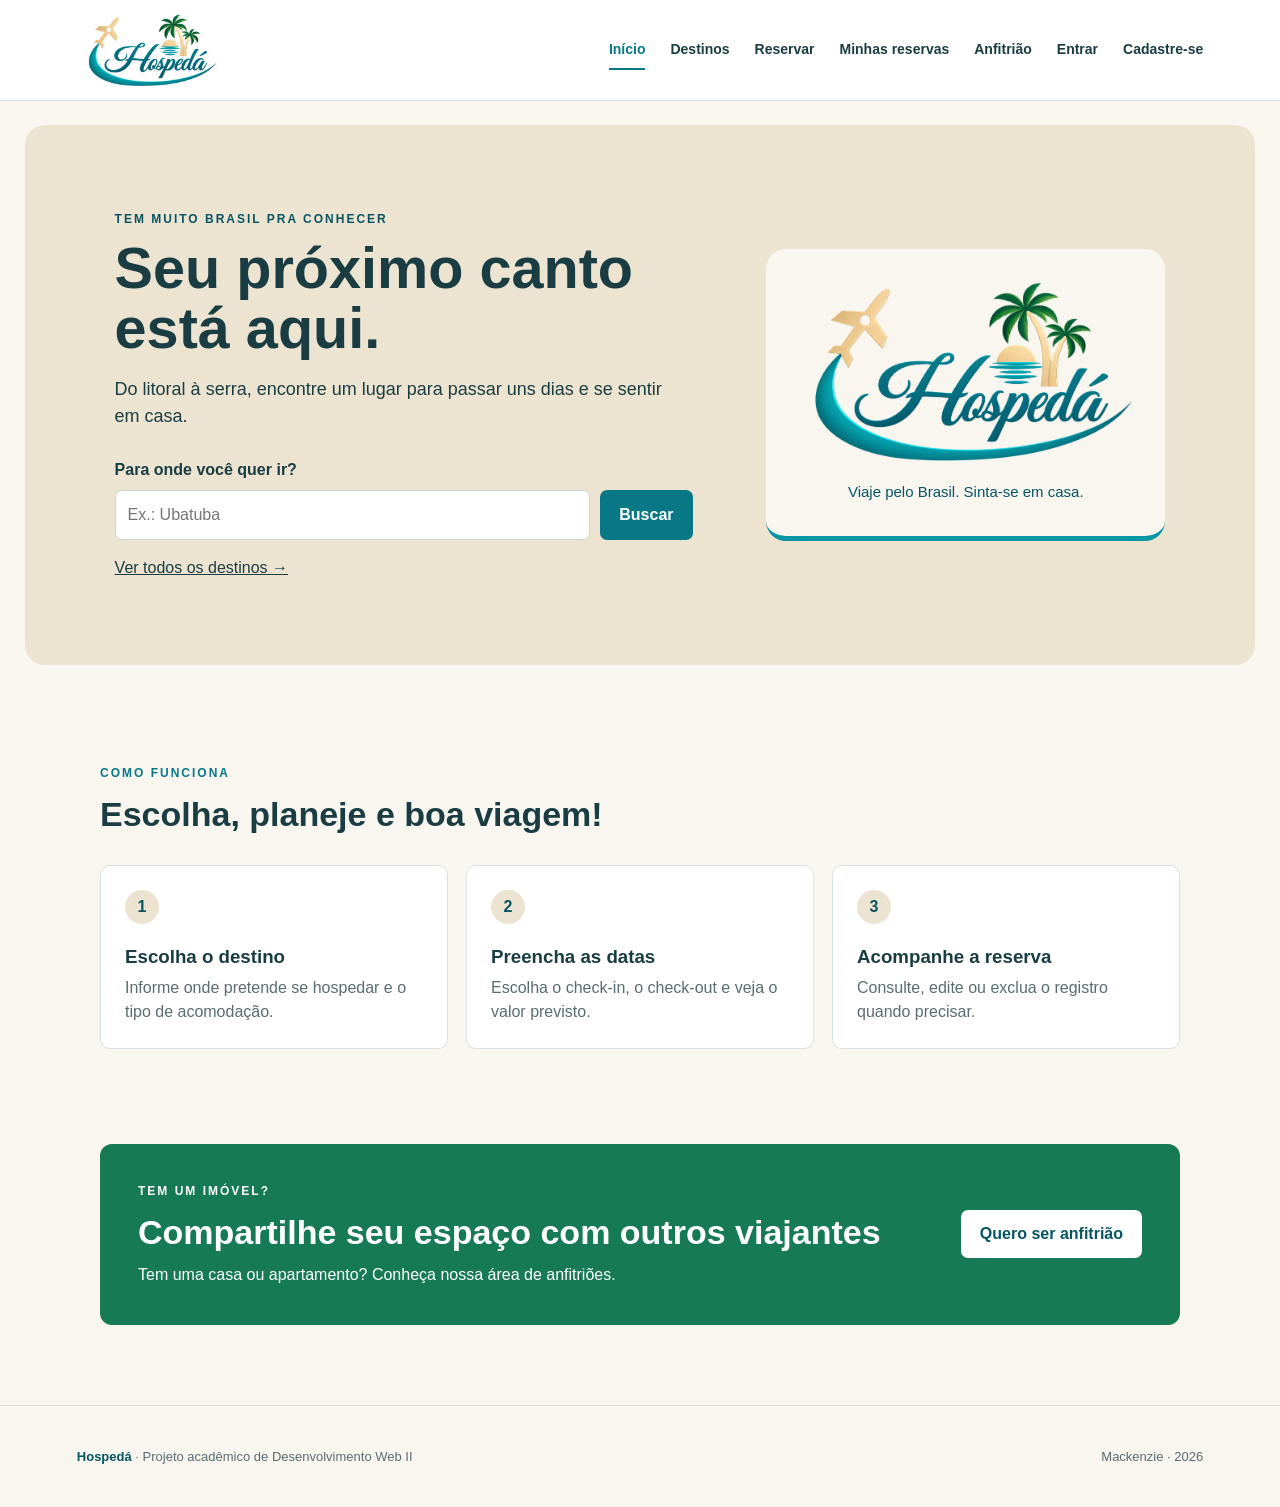
==== index.html @ 46b2f811 "hospedá" ====
<!doctype html>
<html lang="pt-BR">
  <head>
    <meta charset="UTF-8" />
    <meta name="viewport" content="width=device-width, initial-scale=1.0" />
    <title>Hospedá - Início</title>
    <link rel="stylesheet" href="css/style.css" />
  </head>
  <body>
    <header>
      <a class="logo" href="index.html"><img src="img/logo-hospeda.png" alt="Hospedá - início"></a>
      <nav>
        <a href="index.html" class="selecionado" aria-current="page">Início</a>
        <a href="destinos.html">Destinos</a>
        <a href="reserva.html">Reservar</a>
        <a href="reservas.html">Minhas reservas</a>
        <a href="anfitriao.html">Anfitrião</a>
      </nav>
    </header>
    <main>
      <section class="banner">
        <div class="texto-banner">
          <p class="destaque">TEM MUITO BRASIL PRA CONHECER</p>
          <h1>Seu próximo canto está aqui.</h1>
          <p>Do litoral à serra, encontre um lugar para passar uns dias e se sentir em casa.</p>
          <form action="destinos.html" method="get" class="busca-destino">
            <label for="destino-busca">Para onde você quer ir?</label>
            <div>
              <input
                id="destino-busca"
                name="destino"
                type="search"
                placeholder="Ex.: Ubatuba"
                maxlength="70"
              /><button class="botao botao-claro" type="submit">Buscar</button>
            </div>
          </form>
          <a class="ver-destinos" href="destinos.html"
            >Ver todos os destinos →</a
          >
        </div>
        <div class="marca-banner">
          <img src="img/logo-hospeda.png" alt="Hospedá">
          <p>Viaje pelo Brasil. Sinta-se em casa.</p>
        </div>
      </section>
      <section class="conteudo home-info">
        <p class="destaque verde">COMO FUNCIONA</p>
        <h2>Escolha, planeje e boa viagem!</h2>
        <div class="passos">
          <article>
            <b>1</b>
            <h3>Escolha o destino</h3>
            <p>Informe onde pretende se hospedar e o tipo de acomodação.</p>
          </article>
          <article>
            <b>2</b>
            <h3>Preencha as datas</h3>
            <p>Escolha o check-in, o check-out e veja o valor previsto.</p>
          </article>
          <article>
            <b>3</b>
            <h3>Acompanhe a reserva</h3>
            <p>Consulte, edite ou exclua o registro quando precisar.</p>
          </article>
        </div>
      </section>
      <section class="chamada-anfitriao">
        <div>
          <p class="destaque">TEM UM IMÓVEL?</p>
          <h2>Compartilhe seu espaço com outros viajantes</h2>
          <p>Tem uma casa ou apartamento? Conheça nossa área de anfitriões.</p>
        </div>
        <a class="botao botao-claro" href="anfitriao.html"
          >Quero ser anfitrião</a
        >
      </section>
    </main>
    <footer>
      <p>
        <strong>Hospedá</strong> · Projeto acadêmico de Desenvolvimento Web II
      </p>
      <p>Mackenzie · 2026</p>
    </footer>
    <script type="module" src="js/conta.js"></script>
  </body>
</html>
---- css/style.css ----
.busca-destino label { display: block; margin-bottom: 8px; font-weight: bold; }
.busca-destino > div { display: flex; gap: 10px; }
.busca-destino input { flex: 1; min-width: 0; width: 100%; padding: 12px; border: 1px solid #cdd5d1; border-radius: 7px; }
.busca-destino input:focus { outline: 3px solid #edbd6b; }
.ver-destinos { display: inline-block; margin-top: 16px; text-decoration: underline; }
.busca-na-lista { max-width: 650px; margin: 28px 0; }
@media (max-width: 400px) { .busca-destino > div { flex-direction: column; } }

.pagina-conta { max-width: 540px; min-height: 65vh; padding: 60px 0; }
.pagina-conta .form-simples { margin-top: 24px; }
.pagina-conta .botao { width: 100%; }
.aviso-conta { padding: 12px; background: var(--bege); border-radius: 6px; font-size: 14px; }
.link-conta { color: var(--turquesa); text-decoration: underline; font-weight: bold; }
#mensagem-conta { color: var(--vermelho); }
.nome-conta { padding: 8px 0; max-width: 160px; overflow: hidden; text-overflow: ellipsis; white-space: nowrap; }
.sair-conta { padding: 6px 12px; border: 1px solid var(--borda); border-radius: 6px; background: var(--bege); color: var(--turquesa); }
header { flex-wrap: wrap; }

/* Cores principais do projeto */
:root {
  --turquesa: #087887;
  --azul: #0796A6;
  --verde-tropical: #167A55;
  --turquesa-escuro: #075563;
  --bege: #EDE3D1;
  --areia: #D9C9A3;
  --texto: #193D42;
  --cinza: #596D70;
  --borda: #d7e1df;
  --branco: #fff;
  --vermelho: #b84343;
}

* { box-sizing: border-box; }
html { scroll-behavior: smooth; }
body { margin: 0; background: #F8F6EF; color: var(--texto); font-family: Arial, Helvetica, sans-serif; line-height: 1.5; }
a { color: inherit; text-decoration: none; }
button, input, select, textarea { font: inherit; }
button { cursor: pointer; }

header { min-height: 72px; padding: 12px 6%; display: flex; align-items: center; justify-content: space-between; gap: 30px; background: white; border-bottom: 1px solid var(--borda); }
.logo { display: block; flex-shrink: 0; }
.logo img { display: block; width: 145px; height: 76px; object-fit: contain; }
nav { display: flex; gap: 25px; font-size: 14px; font-weight: bold; }
nav a { padding: 8px 0; border-bottom: 2px solid transparent; }
nav a:hover, nav .selecionado { color: var(--turquesa); border-color: var(--turquesa); }

.banner { width: calc(100% - 50px); min-height: 540px; margin: 24px auto; padding: 65px 7%; display: flex; align-items: center; justify-content: space-between; overflow: hidden; position: relative; border-radius: 20px; background: var(--bege); color: var(--texto); }
.texto-banner { width: 55%; position: relative; z-index: 2; }
.texto-banner h1, .banner-anfitriao h1 { margin: 10px 0 18px; font-family: Arial, Helvetica, sans-serif; font-size: clamp(38px, 4.5vw, 62px); line-height: 1.05; }
.texto-banner > p:not(.destaque) { max-width: 570px; margin-bottom: 28px; font-size: 18px; }
.destaque { margin: 0; font-size: 12px; font-weight: bold; letter-spacing: 2px; }
.verde { color: var(--turquesa); }
.botao { display: inline-block; padding: 12px 19px; border: 0; border-radius: 7px; font-weight: bold; }
.botao:hover { opacity: .88; }
.botao-claro { background: white; color: var(--turquesa-escuro); }
.botao-verde { background: var(--turquesa); color: white; }
.botao-cinza { background: #e9edeb; color: var(--texto); }
.botao-perigo { background: var(--vermelho); color: white; }

.marca-banner { width: 38%; padding: 32px 20px; border-radius: 20px; background: #F8F6EF; text-align: center; border-bottom: 5px solid var(--azul); }
.marca-banner img { width: 100%; height: auto; display: block; }
.marca-banner p { margin: 20px 0 0; color: var(--turquesa-escuro); font-size: 15px; }
.banner .destaque { color: var(--turquesa-escuro); }
.banner .botao-claro { background: var(--turquesa); color: white; }

.conteudo { width: min(1080px, calc(100% - 36px)); margin: auto; }
.home-info { padding: 75px 0; }
.home-info h2, .chamada-anfitriao h2, .conteudo-anfitriao h2 { margin: 7px 0 25px; font-family: Arial, Helvetica, sans-serif; font-size: 34px; }
.passos { display: grid; grid-template-columns: repeat(3, 1fr); gap: 18px; }
.passos article { padding: 24px; border: 1px solid var(--borda); border-radius: 10px; background: white; }
.passos b { width: 34px; height: 34px; display: grid; place-items: center; border-radius: 50%; background: var(--bege); color: var(--turquesa-escuro); }
.passos h3 { margin-bottom: 5px; }
.passos p { margin: 0; color: var(--cinza); }
.chamada-anfitriao { width: min(1080px, calc(100% - 36px)); margin: 20px auto 80px; padding: 38px; display: flex; align-items: center; justify-content: space-between; gap: 30px; border-radius: 12px; background: var(--verde-tropical); color: white; }
.chamada-anfitriao h2 { margin-bottom: 5px; }
.chamada-anfitriao p { margin: 0; }

.pagina-interna { min-height: 700px; padding: 65px 0; }
.cabecalho-pagina h1 { margin: 5px 0; font: bold 45px Arial, sans-serif; }
.cabecalho-pagina > p:last-child { margin-top: 5px; color: var(--cinza); }
#form-reserva, .form-simples { margin-top: 30px; padding: 30px; border: 1px solid var(--borda); border-radius: 10px; background: white; box-shadow: 0 8px 25px rgba(40,70,60,.08); }
#form-reserva h2 { margin-top: 0; padding-bottom: 10px; border-bottom: 1px solid var(--borda); font-size: 20px; }
.linha-form { display: flex; gap: 18px; }
.campo { flex: 1; margin-bottom: 18px; }
.campo.grande { flex: 2; }
.campo label { display: block; margin-bottom: 5px; font-size: 14px; font-weight: bold; }
.campo input, .campo select, .campo textarea { width: 100%; padding: 11px; border: 1px solid #cdd5d1; border-radius: 6px; background: #fff; }
.campo input:focus, .campo select:focus, .campo textarea:focus { outline: 2px solid #bad0c8; border-color: var(--turquesa); }
.campo small { color: var(--cinza); }
.campo .erro { min-height: 19px; display: block; color: var(--vermelho); font-size: 12px; }
.campo .invalido { border-color: var(--vermelho); }
.total-form { margin-top: 5px; padding: 16px; display: flex; justify-content: space-between; border-radius: 7px; background: var(--bege); }
.botoes-form { margin-top: 22px; display: flex; justify-content: flex-end; gap: 10px; }
.mensagem { display: none; margin-bottom: 18px; padding: 12px; border-radius: 5px; }
.mensagem.sucesso { display: block; background: #dff1e6; color: #23613e; }
.mensagem.falha { display: block; background: #f7dfdf; color: #963b3b; }

.topo-reservas { display: flex; align-items: end; justify-content: space-between; gap: 20px; }
.indicadores { margin: 30px 0; display: grid; grid-template-columns: repeat(3, 1fr); gap: 15px; }
.indicadores article { padding: 20px; display: flex; flex-direction: column; border: 1px solid var(--borda); border-radius: 8px; background: white; }
.indicadores span { color: var(--cinza); font-size: 13px; }
.indicadores strong { margin-top: 4px; color: var(--turquesa); font: bold 28px Arial, sans-serif; }
.ferramentas { margin-bottom: 20px; padding: 15px; display: flex; align-items: end; justify-content: space-between; gap: 20px; background: var(--bege); border-radius: 8px; }
.campo-busca label { display: block; margin-bottom: 4px; font-size: 13px; font-weight: bold; }
.campo-busca input { width: 310px; padding: 9px; border: 1px solid var(--borda); border-radius: 5px; }
.filtros { display: flex; gap: 6px; }
.filtro { padding: 8px 12px; border: 1px solid var(--borda); border-radius: 20px; background: white; }
.filtro.ativo, .filtro:hover { background: var(--turquesa); color: white; }
.lista-reservas { display: grid; grid-template-columns: repeat(2, 1fr); gap: 16px; }
.cartao-reserva { padding: 20px; border: 1px solid var(--borda); border-left: 5px solid var(--turquesa); border-radius: 8px; background: white; }
.cartao-reserva h2 { margin: 0; font-family: Arial, Helvetica, sans-serif; }
.cartao-reserva .subtitulo { margin: 2px 0 18px; color: var(--cinza); }
.dados-cartao { padding: 14px 0; display: grid; grid-template-columns: repeat(2, 1fr); gap: 10px; border-top: 1px solid var(--borda); border-bottom: 1px solid var(--borda); }
.dados-cartao span { display: block; color: var(--cinza); font-size: 12px; }
.rodape-cartao { margin-top: 16px; display: flex; align-items: center; justify-content: space-between; gap: 10px; }
.rodape-cartao strong { color: var(--turquesa); font-size: 18px; }
.rodape-cartao button { padding: 7px 9px; border: 1px solid var(--borda); border-radius: 5px; background: #f7f7f7; }
.rodape-cartao button:hover { background: var(--bege); }
.status { float: right; padding: 4px 8px; border-radius: 15px; background: #e1eee9; color: var(--turquesa); font-size: 11px; font-weight: bold; }
.status.finalizada { background: #eeeae3; color: var(--cinza); }
.sem-reservas { padding: 50px; text-align: center; border: 1px dashed var(--borda); border-radius: 8px; }
.sem-reservas span { font-size: 35px; color: var(--areia); }
.sem-reservas h2 { margin-bottom: 3px; }
.sem-reservas p { margin-top: 0; color: var(--cinza); }
.arquivo-local { margin-top: 35px; padding-top: 22px; display: flex; justify-content: space-between; align-items: center; gap: 20px; border-top: 1px solid var(--borda); }
.arquivo-local h2, .arquivo-local p { margin: 3px 0; }

.banner-anfitriao { min-height: 390px; padding: 70px max(8%, calc((100% - 1080px)/2)); display: flex; align-items: center; background: linear-gradient(100deg, var(--turquesa-escuro), var(--turquesa)); color: white; }
.banner-anfitriao div { max-width: 700px; }
.conteudo-anfitriao { padding: 65px 0; display: grid; grid-template-columns: 1fr 1fr; gap: 65px; }
.conteudo-anfitriao li { margin: 12px 0; }
.form-simples { margin-top: 0; }
.form-simples h2 { margin-bottom: 3px; }
.form-simples > p { color: var(--cinza); }
.mensagem-anfitriao { color: var(--turquesa); font-weight: bold; }

footer { margin-top: 60px; padding: 28px 6%; display: flex; justify-content: space-between; gap: 20px; border-top: 1px solid var(--borda); color: var(--cinza); font-size: 13px; }

@media (max-width: 760px) {
  header { align-items: flex-start; flex-direction: column; gap: 8px; }
  nav { width: 100%; gap: 16px; overflow-x: auto; white-space: nowrap; }
  .banner { min-height: 0; padding: 35px 24px; flex-direction: column; gap: 30px; }
  .texto-banner { width: 100%; }
  .texto-banner h1 { font-size: 42px; }
  .marca-banner { width: 100%; max-width: 360px; align-self: center; }
  .logo img { width: 125px; height: 65px; }
  .total-form { flex-wrap: wrap; gap: 8px; }
  .passos, .indicadores, .lista-reservas, .conteudo-anfitriao { grid-template-columns: 1fr; }
  .linha-form { display: block; }
  .chamada-anfitriao, .topo-reservas, .ferramentas, .arquivo-local { align-items: flex-start; flex-direction: column; }
  .campo-busca, .campo-busca input { width: 100%; }
  .cabecalho-pagina h1 { font-size: 37px; }
  footer { flex-direction: column; }
}

/* Destaques da Hospedá */
a:focus-visible, button:focus-visible { outline: 3px solid var(--azul); outline-offset: 4px; }
footer strong { color: var(--turquesa-escuro); }
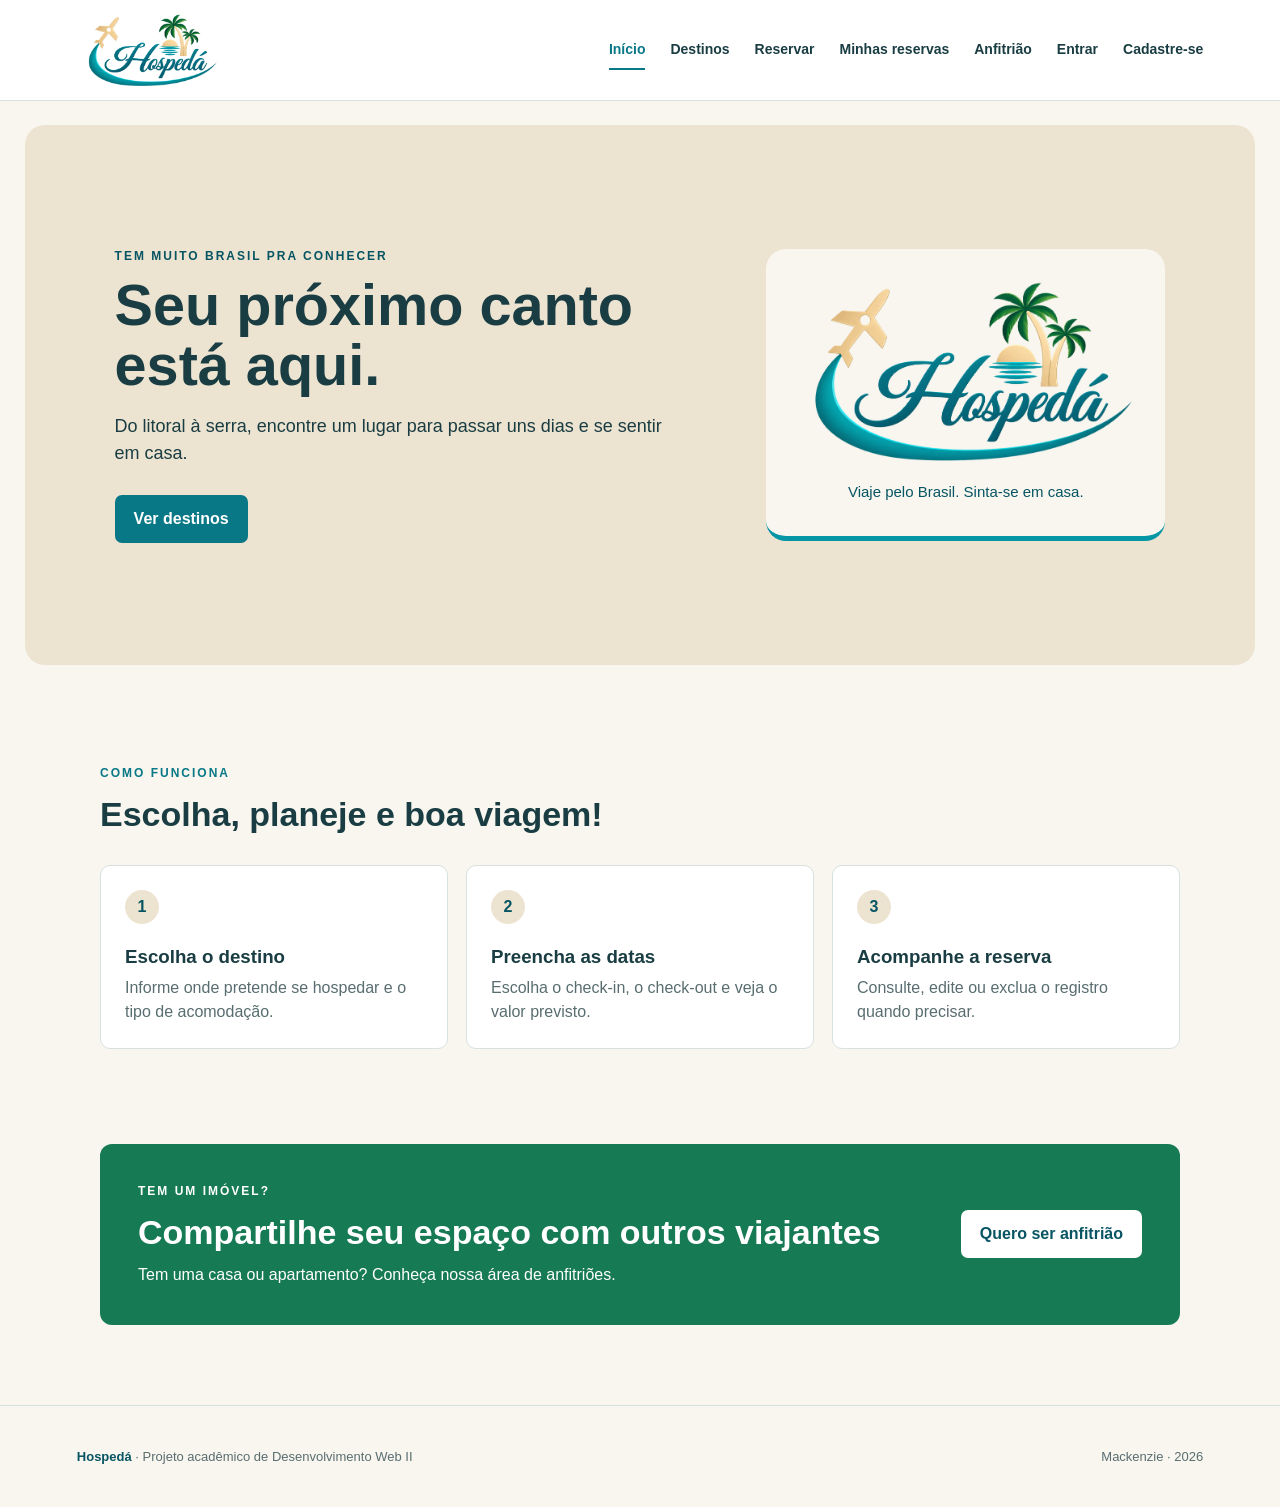
==== commit c036b499: "alterado os campos de busca" ====
--- a/index.html
+++ b/index.html
@@ -5,6 +5,7 @@
     <meta name="viewport" content="width=device-width, initial-scale=1.0" />
     <title>Hospedá - Início</title>
     <link rel="stylesheet" href="css/style.css" />
+    <link rel="stylesheet" href="css/home.css" />
   </head>
   <body>
     <header>
@@ -15,6 +16,8 @@
         <a href="reserva.html">Reservar</a>
         <a href="reservas.html">Minhas reservas</a>
         <a href="anfitriao.html">Anfitrião</a>
+        <a href="login.html">Entrar</a>
+        <a href="cadastro.html">Cadastre-se</a>
       </nav>
     </header>
     <main>
@@ -23,21 +26,7 @@
           <p class="destaque">TEM MUITO BRASIL PRA CONHECER</p>
           <h1>Seu próximo canto está aqui.</h1>
           <p>Do litoral à serra, encontre um lugar para passar uns dias e se sentir em casa.</p>
-          <form action="destinos.html" method="get" class="busca-destino">
-            <label for="destino-busca">Para onde você quer ir?</label>
-            <div>
-              <input
-                id="destino-busca"
-                name="destino"
-                type="search"
-                placeholder="Ex.: Ubatuba"
-                maxlength="70"
-              /><button class="botao botao-claro" type="submit">Buscar</button>
-            </div>
-          </form>
-          <a class="ver-destinos" href="destinos.html"
-            >Ver todos os destinos →</a
-          >
+          <a class="botao botao-claro" href="destinos.html">Ver destinos</a>
         </div>
         <div class="marca-banner">
           <img src="img/logo-hospeda.png" alt="Hospedá">
--- a/css/style.css
+++ b/css/style.css
@@ -1,159 +1,387 @@
-.busca-destino label { display: block; margin-bottom: 8px; font-weight: bold; }
-.busca-destino > div { display: flex; gap: 10px; }
-.busca-destino input { flex: 1; min-width: 0; width: 100%; padding: 12px; border: 1px solid #cdd5d1; border-radius: 7px; }
-.busca-destino input:focus { outline: 3px solid #edbd6b; }
-.ver-destinos { display: inline-block; margin-top: 16px; text-decoration: underline; }
-.busca-na-lista { max-width: 650px; margin: 28px 0; }
-@media (max-width: 400px) { .busca-destino > div { flex-direction: column; } }
-
-.pagina-conta { max-width: 540px; min-height: 65vh; padding: 60px 0; }
-.pagina-conta .form-simples { margin-top: 24px; }
-.pagina-conta .botao { width: 100%; }
-.aviso-conta { padding: 12px; background: var(--bege); border-radius: 6px; font-size: 14px; }
-.link-conta { color: var(--turquesa); text-decoration: underline; font-weight: bold; }
-#mensagem-conta { color: var(--vermelho); }
-.nome-conta { padding: 8px 0; max-width: 160px; overflow: hidden; text-overflow: ellipsis; white-space: nowrap; }
-.sair-conta { padding: 6px 12px; border: 1px solid var(--borda); border-radius: 6px; background: var(--bege); color: var(--turquesa); }
-header { flex-wrap: wrap; }
-
-/* Cores principais do projeto */
+/* CSS principal */
 :root {
   --turquesa: #087887;
-  --azul: #0796A6;
-  --verde-tropical: #167A55;
+  --azul: #0796a6;
+  --verde-tropical: #167a55;
   --turquesa-escuro: #075563;
-  --bege: #EDE3D1;
-  --areia: #D9C9A3;
-  --texto: #193D42;
-  --cinza: #596D70;
+  --bege: #ede3d1;
+  --areia: #d9c9a3;
+  --texto: #193d42;
+  --cinza: #596d70;
   --borda: #d7e1df;
   --branco: #fff;
   --vermelho: #b84343;
 }
 
-* { box-sizing: border-box; }
-html { scroll-behavior: smooth; }
-body { margin: 0; background: #F8F6EF; color: var(--texto); font-family: Arial, Helvetica, sans-serif; line-height: 1.5; }
-a { color: inherit; text-decoration: none; }
-button, input, select, textarea { font: inherit; }
-button { cursor: pointer; }
-
-header { min-height: 72px; padding: 12px 6%; display: flex; align-items: center; justify-content: space-between; gap: 30px; background: white; border-bottom: 1px solid var(--borda); }
-.logo { display: block; flex-shrink: 0; }
-.logo img { display: block; width: 145px; height: 76px; object-fit: contain; }
-nav { display: flex; gap: 25px; font-size: 14px; font-weight: bold; }
-nav a { padding: 8px 0; border-bottom: 2px solid transparent; }
-nav a:hover, nav .selecionado { color: var(--turquesa); border-color: var(--turquesa); }
-
-.banner { width: calc(100% - 50px); min-height: 540px; margin: 24px auto; padding: 65px 7%; display: flex; align-items: center; justify-content: space-between; overflow: hidden; position: relative; border-radius: 20px; background: var(--bege); color: var(--texto); }
-.texto-banner { width: 55%; position: relative; z-index: 2; }
-.texto-banner h1, .banner-anfitriao h1 { margin: 10px 0 18px; font-family: Arial, Helvetica, sans-serif; font-size: clamp(38px, 4.5vw, 62px); line-height: 1.05; }
-.texto-banner > p:not(.destaque) { max-width: 570px; margin-bottom: 28px; font-size: 18px; }
-.destaque { margin: 0; font-size: 12px; font-weight: bold; letter-spacing: 2px; }
-.verde { color: var(--turquesa); }
-.botao { display: inline-block; padding: 12px 19px; border: 0; border-radius: 7px; font-weight: bold; }
-.botao:hover { opacity: .88; }
-.botao-claro { background: white; color: var(--turquesa-escuro); }
-.botao-verde { background: var(--turquesa); color: white; }
-.botao-cinza { background: #e9edeb; color: var(--texto); }
-.botao-perigo { background: var(--vermelho); color: white; }
-
-.marca-banner { width: 38%; padding: 32px 20px; border-radius: 20px; background: #F8F6EF; text-align: center; border-bottom: 5px solid var(--azul); }
-.marca-banner img { width: 100%; height: auto; display: block; }
-.marca-banner p { margin: 20px 0 0; color: var(--turquesa-escuro); font-size: 15px; }
-.banner .destaque { color: var(--turquesa-escuro); }
-.banner .botao-claro { background: var(--turquesa); color: white; }
-
-.conteudo { width: min(1080px, calc(100% - 36px)); margin: auto; }
-.home-info { padding: 75px 0; }
-.home-info h2, .chamada-anfitriao h2, .conteudo-anfitriao h2 { margin: 7px 0 25px; font-family: Arial, Helvetica, sans-serif; font-size: 34px; }
-.passos { display: grid; grid-template-columns: repeat(3, 1fr); gap: 18px; }
-.passos article { padding: 24px; border: 1px solid var(--borda); border-radius: 10px; background: white; }
-.passos b { width: 34px; height: 34px; display: grid; place-items: center; border-radius: 50%; background: var(--bege); color: var(--turquesa-escuro); }
-.passos h3 { margin-bottom: 5px; }
-.passos p { margin: 0; color: var(--cinza); }
-.chamada-anfitriao { width: min(1080px, calc(100% - 36px)); margin: 20px auto 80px; padding: 38px; display: flex; align-items: center; justify-content: space-between; gap: 30px; border-radius: 12px; background: var(--verde-tropical); color: white; }
-.chamada-anfitriao h2 { margin-bottom: 5px; }
-.chamada-anfitriao p { margin: 0; }
-
-.pagina-interna { min-height: 700px; padding: 65px 0; }
-.cabecalho-pagina h1 { margin: 5px 0; font: bold 45px Arial, sans-serif; }
-.cabecalho-pagina > p:last-child { margin-top: 5px; color: var(--cinza); }
-#form-reserva, .form-simples { margin-top: 30px; padding: 30px; border: 1px solid var(--borda); border-radius: 10px; background: white; box-shadow: 0 8px 25px rgba(40,70,60,.08); }
-#form-reserva h2 { margin-top: 0; padding-bottom: 10px; border-bottom: 1px solid var(--borda); font-size: 20px; }
-.linha-form { display: flex; gap: 18px; }
-.campo { flex: 1; margin-bottom: 18px; }
-.campo.grande { flex: 2; }
-.campo label { display: block; margin-bottom: 5px; font-size: 14px; font-weight: bold; }
-.campo input, .campo select, .campo textarea { width: 100%; padding: 11px; border: 1px solid #cdd5d1; border-radius: 6px; background: #fff; }
-.campo input:focus, .campo select:focus, .campo textarea:focus { outline: 2px solid #bad0c8; border-color: var(--turquesa); }
-.campo small { color: var(--cinza); }
-.campo .erro { min-height: 19px; display: block; color: var(--vermelho); font-size: 12px; }
-.campo .invalido { border-color: var(--vermelho); }
-.total-form { margin-top: 5px; padding: 16px; display: flex; justify-content: space-between; border-radius: 7px; background: var(--bege); }
-.botoes-form { margin-top: 22px; display: flex; justify-content: flex-end; gap: 10px; }
-.mensagem { display: none; margin-bottom: 18px; padding: 12px; border-radius: 5px; }
-.mensagem.sucesso { display: block; background: #dff1e6; color: #23613e; }
-.mensagem.falha { display: block; background: #f7dfdf; color: #963b3b; }
-
-.topo-reservas { display: flex; align-items: end; justify-content: space-between; gap: 20px; }
-.indicadores { margin: 30px 0; display: grid; grid-template-columns: repeat(3, 1fr); gap: 15px; }
-.indicadores article { padding: 20px; display: flex; flex-direction: column; border: 1px solid var(--borda); border-radius: 8px; background: white; }
-.indicadores span { color: var(--cinza); font-size: 13px; }
-.indicadores strong { margin-top: 4px; color: var(--turquesa); font: bold 28px Arial, sans-serif; }
-.ferramentas { margin-bottom: 20px; padding: 15px; display: flex; align-items: end; justify-content: space-between; gap: 20px; background: var(--bege); border-radius: 8px; }
-.campo-busca label { display: block; margin-bottom: 4px; font-size: 13px; font-weight: bold; }
-.campo-busca input { width: 310px; padding: 9px; border: 1px solid var(--borda); border-radius: 5px; }
-.filtros { display: flex; gap: 6px; }
-.filtro { padding: 8px 12px; border: 1px solid var(--borda); border-radius: 20px; background: white; }
-.filtro.ativo, .filtro:hover { background: var(--turquesa); color: white; }
-.lista-reservas { display: grid; grid-template-columns: repeat(2, 1fr); gap: 16px; }
-.cartao-reserva { padding: 20px; border: 1px solid var(--borda); border-left: 5px solid var(--turquesa); border-radius: 8px; background: white; }
-.cartao-reserva h2 { margin: 0; font-family: Arial, Helvetica, sans-serif; }
-.cartao-reserva .subtitulo { margin: 2px 0 18px; color: var(--cinza); }
-.dados-cartao { padding: 14px 0; display: grid; grid-template-columns: repeat(2, 1fr); gap: 10px; border-top: 1px solid var(--borda); border-bottom: 1px solid var(--borda); }
-.dados-cartao span { display: block; color: var(--cinza); font-size: 12px; }
-.rodape-cartao { margin-top: 16px; display: flex; align-items: center; justify-content: space-between; gap: 10px; }
-.rodape-cartao strong { color: var(--turquesa); font-size: 18px; }
-.rodape-cartao button { padding: 7px 9px; border: 1px solid var(--borda); border-radius: 5px; background: #f7f7f7; }
-.rodape-cartao button:hover { background: var(--bege); }
-.status { float: right; padding: 4px 8px; border-radius: 15px; background: #e1eee9; color: var(--turquesa); font-size: 11px; font-weight: bold; }
-.status.finalizada { background: #eeeae3; color: var(--cinza); }
-.sem-reservas { padding: 50px; text-align: center; border: 1px dashed var(--borda); border-radius: 8px; }
-.sem-reservas span { font-size: 35px; color: var(--areia); }
-.sem-reservas h2 { margin-bottom: 3px; }
-.sem-reservas p { margin-top: 0; color: var(--cinza); }
-.arquivo-local { margin-top: 35px; padding-top: 22px; display: flex; justify-content: space-between; align-items: center; gap: 20px; border-top: 1px solid var(--borda); }
-.arquivo-local h2, .arquivo-local p { margin: 3px 0; }
-
-.banner-anfitriao { min-height: 390px; padding: 70px max(8%, calc((100% - 1080px)/2)); display: flex; align-items: center; background: linear-gradient(100deg, var(--turquesa-escuro), var(--turquesa)); color: white; }
-.banner-anfitriao div { max-width: 700px; }
-.conteudo-anfitriao { padding: 65px 0; display: grid; grid-template-columns: 1fr 1fr; gap: 65px; }
-.conteudo-anfitriao li { margin: 12px 0; }
-.form-simples { margin-top: 0; }
-.form-simples h2 { margin-bottom: 3px; }
-.form-simples > p { color: var(--cinza); }
-.mensagem-anfitriao { color: var(--turquesa); font-weight: bold; }
-
-footer { margin-top: 60px; padding: 28px 6%; display: flex; justify-content: space-between; gap: 20px; border-top: 1px solid var(--borda); color: var(--cinza); font-size: 13px; }
+* {
+  box-sizing: border-box;
+}
+
+html {
+  scroll-behavior: smooth;
+}
+
+body {
+  margin: 0;
+  background: #f8f6ef;
+  color: var(--texto);
+  font-family: Arial, Helvetica, sans-serif;
+  line-height: 1.5;
+}
+
+a {
+  color: inherit;
+  text-decoration: none;
+}
+
+button,
+input,
+select,
+textarea {
+  font: inherit;
+}
+
+button {
+  cursor: pointer;
+}
+
+header {
+  min-height: 72px;
+  padding: 12px 6%;
+  display: flex;
+  align-items: center;
+  justify-content: space-between;
+  gap: 30px;
+  flex-wrap: wrap;
+  background: white;
+  border-bottom: 1px solid var(--borda);
+}
+
+.logo {
+  display: block;
+  flex-shrink: 0;
+}
+
+.logo img {
+  display: block;
+  width: 145px;
+  height: 76px;
+  object-fit: contain;
+}
+
+nav {
+  display: flex;
+  gap: 25px;
+  font-size: 14px;
+  font-weight: bold;
+}
+
+nav a {
+  padding: 8px 0;
+  border-bottom: 2px solid transparent;
+}
+
+nav a:hover,
+nav .selecionado {
+  color: var(--turquesa);
+  border-color: var(--turquesa);
+}
+
+.conteudo {
+  width: min(1080px, calc(100% - 36px));
+  margin: auto;
+}
+
+.pagina-interna {
+  min-height: 700px;
+  padding: 65px 0;
+}
+
+.cabecalho-pagina h1 {
+  margin: 5px 0;
+  font: bold 45px Arial, sans-serif;
+}
+
+.cabecalho-pagina > p:last-child {
+  margin-top: 5px;
+  color: var(--cinza);
+}
+
+.destaque {
+  margin: 0;
+  font-size: 12px;
+  font-weight: bold;
+  letter-spacing: 2px;
+}
+
+.verde {
+  color: var(--turquesa);
+}
+
+.botao {
+  display: inline-block;
+  padding: 12px 19px;
+  border: 0;
+  border-radius: 7px;
+  font-weight: bold;
+}
+
+.botao:hover {
+  opacity: 0.88;
+}
+
+.botao-claro {
+  background: white;
+  color: var(--turquesa-escuro);
+}
+
+.botao-verde {
+  background: var(--turquesa);
+  color: white;
+}
+
+.botao-cinza {
+  background: #e9edeb;
+  color: var(--texto);
+}
+
+.botao-perigo {
+  background: var(--vermelho);
+  color: white;
+}
+
+#form-reserva,
+.form-simples {
+  margin-top: 30px;
+  padding: 30px;
+  border: 1px solid var(--borda);
+  border-radius: 10px;
+  background: white;
+  box-shadow: 0 8px 25px rgba(40, 70, 60, 0.08);
+}
+
+.form-simples h2 {
+  margin-bottom: 3px;
+}
+
+.form-simples > p {
+  color: var(--cinza);
+}
+
+.linha-form {
+  display: flex;
+  gap: 18px;
+}
+
+.campo {
+  flex: 1;
+  margin-bottom: 18px;
+}
+
+.campo.grande {
+  flex: 2;
+}
+
+.campo label {
+  display: block;
+  margin-bottom: 5px;
+  font-size: 14px;
+  font-weight: bold;
+}
+
+.campo input,
+.campo select,
+.campo textarea {
+  width: 100%;
+  padding: 11px;
+  border: 1px solid #cdd5d1;
+  border-radius: 6px;
+  background: #fff;
+}
+
+.campo input:focus,
+.campo select:focus,
+.campo textarea:focus {
+  outline: 2px solid #bad0c8;
+  border-color: var(--turquesa);
+}
+
+.campo small {
+  color: var(--cinza);
+}
+
+.campo .erro,
+.erro {
+  min-height: 19px;
+  display: block;
+  color: var(--vermelho);
+  font-size: 12px;
+}
+
+.campo .invalido {
+  border-color: var(--vermelho);
+}
+
+.mensagem {
+  display: none;
+  margin-bottom: 18px;
+  padding: 12px;
+  border-radius: 5px;
+}
+
+.mensagem.sucesso {
+  display: block;
+  background: #dff1e6;
+  color: #23613e;
+}
+
+.mensagem.falha {
+  display: block;
+  background: #f7dfdf;
+  color: #963b3b;
+}
+
+.lista-reservas,
+.lista-imoveis {
+  display: grid;
+  gap: 16px;
+}
+
+.lista-reservas {
+  grid-template-columns: repeat(2, 1fr);
+}
+
+.cartao-reserva {
+  padding: 20px;
+  border: 1px solid var(--borda);
+  border-left: 5px solid var(--turquesa);
+  border-radius: 8px;
+  background: white;
+}
+
+.cartao-reserva h2 {
+  margin: 0;
+  font-family: Arial, Helvetica, sans-serif;
+}
+
+.cartao-reserva .subtitulo {
+  margin: 2px 0 18px;
+  color: var(--cinza);
+}
+
+.dados-cartao {
+  padding: 14px 0;
+  display: grid;
+  grid-template-columns: repeat(2, 1fr);
+  gap: 10px;
+  border-top: 1px solid var(--borda);
+  border-bottom: 1px solid var(--borda);
+}
+
+.dados-cartao span {
+  display: block;
+  color: var(--cinza);
+  font-size: 12px;
+}
+
+.rodape-cartao {
+  margin-top: 16px;
+  display: flex;
+  align-items: center;
+  justify-content: space-between;
+  gap: 10px;
+}
+
+.rodape-cartao strong {
+  color: var(--turquesa);
+  font-size: 18px;
+}
+
+.rodape-cartao button {
+  padding: 7px 9px;
+  border: 1px solid var(--borda);
+  border-radius: 5px;
+  background: #f7f7f7;
+}
+
+.rodape-cartao button:hover {
+  background: var(--bege);
+}
+
+.sem-reservas {
+  padding: 50px;
+  text-align: center;
+  border: 1px dashed var(--borda);
+  border-radius: 8px;
+}
+
+.sem-reservas span {
+  font-size: 35px;
+  color: var(--areia);
+}
+
+.sem-reservas h2 {
+  margin-bottom: 3px;
+}
+
+.sem-reservas p {
+  margin-top: 0;
+  color: var(--cinza);
+}
+
+footer {
+  margin-top: 60px;
+  padding: 28px 6%;
+  display: flex;
+  justify-content: space-between;
+  gap: 20px;
+  border-top: 1px solid var(--borda);
+  color: var(--cinza);
+  font-size: 13px;
+}
+
+footer strong {
+  color: var(--turquesa-escuro);
+}
+
+a:focus-visible,
+button:focus-visible {
+  outline: 3px solid var(--azul);
+  outline-offset: 4px;
+}
 
 @media (max-width: 760px) {
-  header { align-items: flex-start; flex-direction: column; gap: 8px; }
-  nav { width: 100%; gap: 16px; overflow-x: auto; white-space: nowrap; }
-  .banner { min-height: 0; padding: 35px 24px; flex-direction: column; gap: 30px; }
-  .texto-banner { width: 100%; }
-  .texto-banner h1 { font-size: 42px; }
-  .marca-banner { width: 100%; max-width: 360px; align-self: center; }
-  .logo img { width: 125px; height: 65px; }
-  .total-form { flex-wrap: wrap; gap: 8px; }
-  .passos, .indicadores, .lista-reservas, .conteudo-anfitriao { grid-template-columns: 1fr; }
-  .linha-form { display: block; }
-  .chamada-anfitriao, .topo-reservas, .ferramentas, .arquivo-local { align-items: flex-start; flex-direction: column; }
-  .campo-busca, .campo-busca input { width: 100%; }
-  .cabecalho-pagina h1 { font-size: 37px; }
-  footer { flex-direction: column; }
-}
-
-/* Destaques da Hospedá */
-a:focus-visible, button:focus-visible { outline: 3px solid var(--azul); outline-offset: 4px; }
-footer strong { color: var(--turquesa-escuro); }
+  header {
+    align-items: flex-start;
+    flex-direction: column;
+    gap: 8px;
+  }
+
+  nav {
+    width: 100%;
+    gap: 16px;
+    overflow-x: auto;
+    white-space: nowrap;
+  }
+
+  .logo img {
+    width: 125px;
+    height: 65px;
+  }
+
+  .lista-reservas {
+    grid-template-columns: 1fr;
+  }
+
+  .linha-form {
+    display: block;
+  }
+
+  .cabecalho-pagina h1 {
+    font-size: 37px;
+  }
+
+  footer {
+    flex-direction: column;
+  }
+}
--- a/css/home.css
+++ b/css/home.css
@@ -0,0 +1,165 @@
+.banner {
+  width: calc(100% - 50px);
+  min-height: 540px;
+  margin: 24px auto;
+  padding: 65px 7%;
+  display: flex;
+  align-items: center;
+  justify-content: space-between;
+  overflow: hidden;
+  position: relative;
+  border-radius: 20px;
+  background: var(--bege);
+  color: var(--texto);
+}
+
+.texto-banner {
+  width: 55%;
+  position: relative;
+  z-index: 2;
+}
+
+.texto-banner h1 {
+  margin: 10px 0 18px;
+  font-family: Arial, Helvetica, sans-serif;
+  font-size: clamp(38px, 4.5vw, 62px);
+  line-height: 1.05;
+}
+
+.texto-banner > p:not(.destaque) {
+  max-width: 570px;
+  margin-bottom: 28px;
+  font-size: 18px;
+}
+
+.ver-destinos {
+  display: inline-block;
+  margin-top: 16px;
+  text-decoration: underline;
+}
+
+.marca-banner {
+  width: 38%;
+  padding: 32px 20px;
+  border-radius: 20px;
+  background: #f8f6ef;
+  text-align: center;
+  border-bottom: 5px solid var(--azul);
+}
+
+.marca-banner img {
+  width: 100%;
+  height: auto;
+  display: block;
+}
+
+.marca-banner p {
+  margin: 20px 0 0;
+  color: var(--turquesa-escuro);
+  font-size: 15px;
+}
+
+.banner .destaque {
+  color: var(--turquesa-escuro);
+}
+
+.banner .botao-claro {
+  background: var(--turquesa);
+  color: white;
+}
+
+.home-info {
+  padding: 75px 0;
+}
+
+.home-info h2,
+.chamada-anfitriao h2 {
+  margin: 7px 0 25px;
+  font-family: Arial, Helvetica, sans-serif;
+  font-size: 34px;
+}
+
+.passos {
+  display: grid;
+  grid-template-columns: repeat(3, 1fr);
+  gap: 18px;
+}
+
+.passos article {
+  padding: 24px;
+  border: 1px solid var(--borda);
+  border-radius: 10px;
+  background: white;
+}
+
+.passos b {
+  width: 34px;
+  height: 34px;
+  display: grid;
+  place-items: center;
+  border-radius: 50%;
+  background: var(--bege);
+  color: var(--turquesa-escuro);
+}
+
+.passos h3 {
+  margin-bottom: 5px;
+}
+
+.passos p {
+  margin: 0;
+  color: var(--cinza);
+}
+
+.chamada-anfitriao {
+  width: min(1080px, calc(100% - 36px));
+  margin: 20px auto 80px;
+  padding: 38px;
+  display: flex;
+  align-items: center;
+  justify-content: space-between;
+  gap: 30px;
+  border-radius: 12px;
+  background: var(--verde-tropical);
+  color: white;
+}
+
+.chamada-anfitriao h2 {
+  margin-bottom: 5px;
+}
+
+.chamada-anfitriao p {
+  margin: 0;
+}
+
+@media (max-width: 760px) {
+  .banner {
+    min-height: 0;
+    padding: 35px 24px;
+    flex-direction: column;
+    gap: 30px;
+  }
+
+  .texto-banner {
+    width: 100%;
+  }
+
+  .texto-banner h1 {
+    font-size: 42px;
+  }
+
+  .marca-banner {
+    width: 100%;
+    max-width: 360px;
+    align-self: center;
+  }
+
+  .passos {
+    grid-template-columns: 1fr;
+  }
+
+  .chamada-anfitriao {
+    align-items: flex-start;
+    flex-direction: column;
+  }
+}
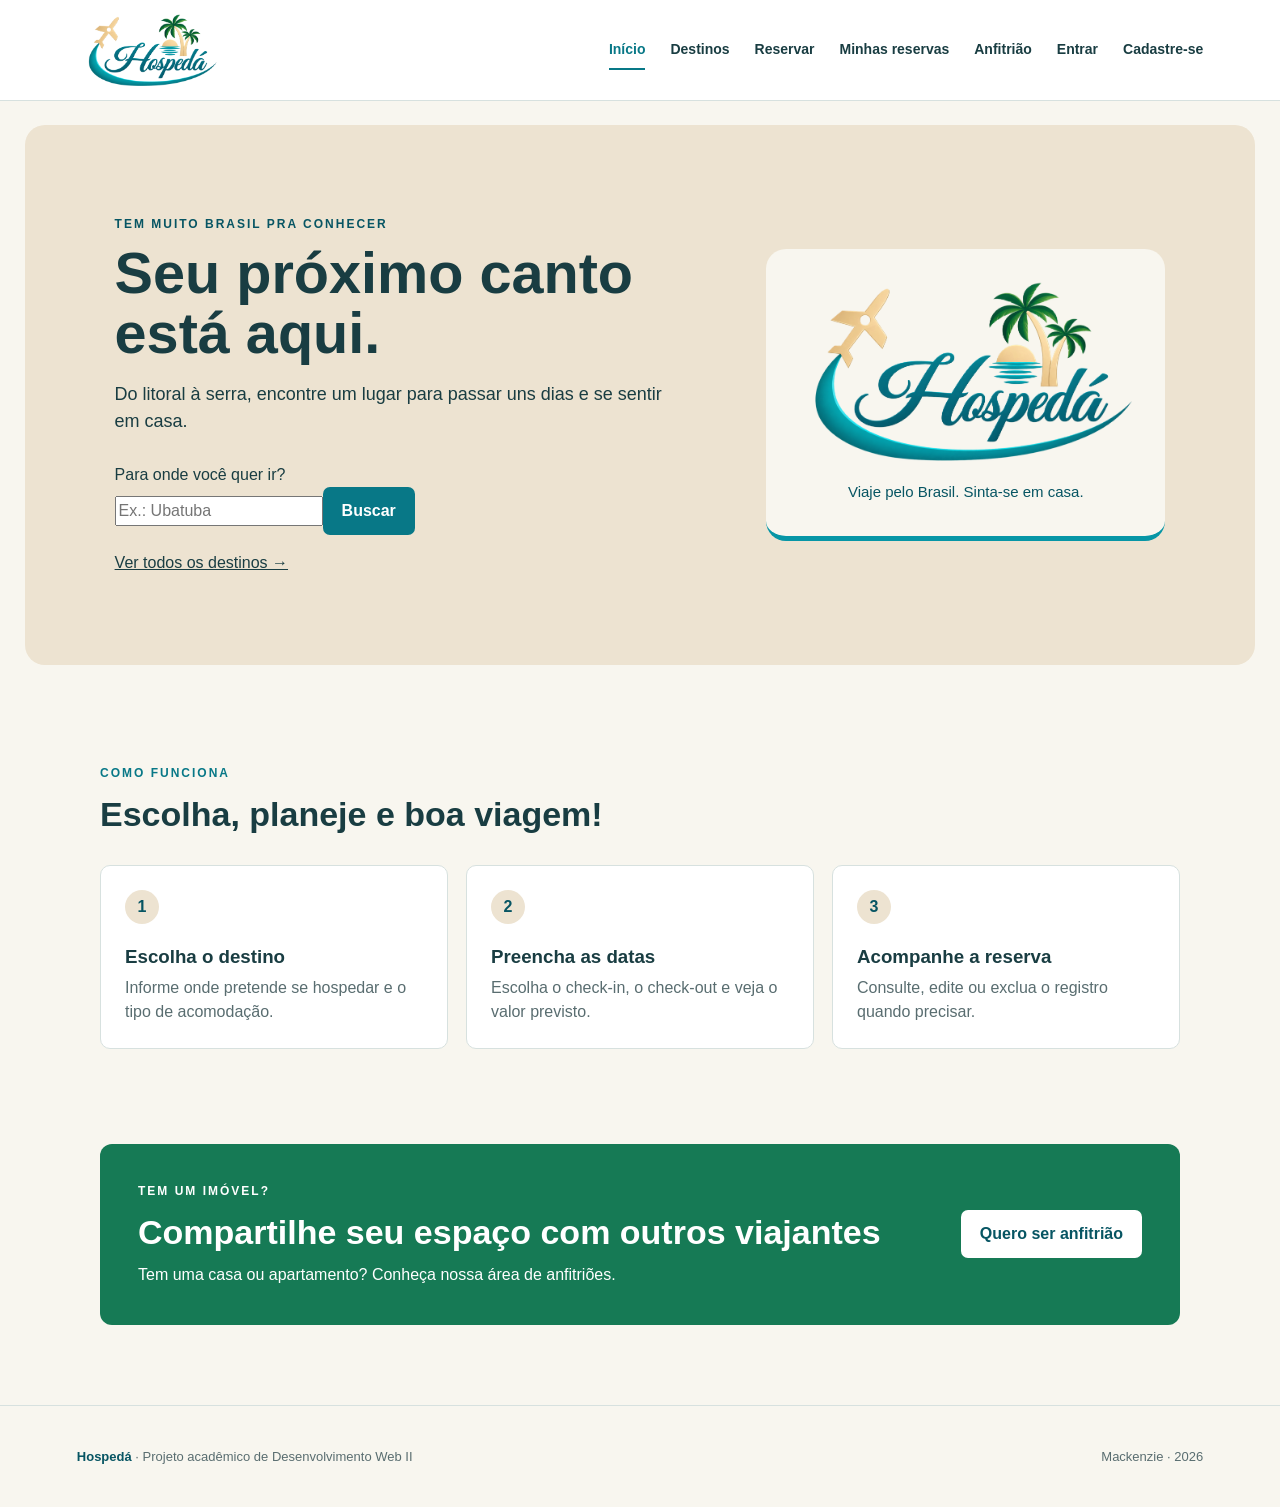
==== commit 686c9419: "Refatoração HTML" ====
--- a/index.html
+++ b/index.html
@@ -1,76 +1,86 @@
 <!doctype html>
 <html lang="pt-BR">
-  <head>
-    <meta charset="UTF-8" />
-    <meta name="viewport" content="width=device-width, initial-scale=1.0" />
-    <title>Hospedá - Início</title>
-    <link rel="stylesheet" href="css/style.css" />
-    <link rel="stylesheet" href="css/home.css" />
-  </head>
-  <body>
-    <header>
-      <a class="logo" href="index.html"><img src="img/logo-hospeda.png" alt="Hospedá - início"></a>
-      <nav>
-        <a href="index.html" class="selecionado" aria-current="page">Início</a>
-        <a href="destinos.html">Destinos</a>
-        <a href="reserva.html">Reservar</a>
-        <a href="reservas.html">Minhas reservas</a>
-        <a href="anfitriao.html">Anfitrião</a>
-        <a href="login.html">Entrar</a>
-        <a href="cadastro.html">Cadastre-se</a>
-      </nav>
-    </header>
-    <main>
-      <section class="banner">
-        <div class="texto-banner">
-          <p class="destaque">TEM MUITO BRASIL PRA CONHECER</p>
-          <h1>Seu próximo canto está aqui.</h1>
-          <p>Do litoral à serra, encontre um lugar para passar uns dias e se sentir em casa.</p>
-          <a class="botao botao-claro" href="destinos.html">Ver destinos</a>
-        </div>
-        <div class="marca-banner">
-          <img src="img/logo-hospeda.png" alt="Hospedá">
-          <p>Viaje pelo Brasil. Sinta-se em casa.</p>
-        </div>
-      </section>
-      <section class="conteudo home-info">
-        <p class="destaque verde">COMO FUNCIONA</p>
-        <h2>Escolha, planeje e boa viagem!</h2>
-        <div class="passos">
-          <article>
-            <b>1</b>
-            <h3>Escolha o destino</h3>
-            <p>Informe onde pretende se hospedar e o tipo de acomodação.</p>
-          </article>
-          <article>
-            <b>2</b>
-            <h3>Preencha as datas</h3>
-            <p>Escolha o check-in, o check-out e veja o valor previsto.</p>
-          </article>
-          <article>
-            <b>3</b>
-            <h3>Acompanhe a reserva</h3>
-            <p>Consulte, edite ou exclua o registro quando precisar.</p>
-          </article>
-        </div>
-      </section>
-      <section class="chamada-anfitriao">
-        <div>
-          <p class="destaque">TEM UM IMÓVEL?</p>
-          <h2>Compartilhe seu espaço com outros viajantes</h2>
-          <p>Tem uma casa ou apartamento? Conheça nossa área de anfitriões.</p>
-        </div>
-        <a class="botao botao-claro" href="anfitriao.html"
-          >Quero ser anfitrião</a
-        >
-      </section>
-    </main>
-    <footer>
-      <p>
-        <strong>Hospedá</strong> · Projeto acadêmico de Desenvolvimento Web II
-      </p>
-      <p>Mackenzie · 2026</p>
-    </footer>
-    <script type="module" src="js/conta.js"></script>
-  </body>
-</html>
+
+<head>
+  <meta charset="UTF-8" />
+  <meta name="viewport" content="width=device-width, initial-scale=1.0" />
+  <title>Hospedá - Início</title>
+  <link rel="stylesheet" href="css/style.css" />
+  <link rel="stylesheet" href="css/home.css" />
+</head>
+
+<body>
+  <header>
+    <a class="logo" href="index.html"><img src="img/logo-hospeda.png" alt="Hospedá - início"></a>
+    <nav>
+      <a href="index.html" class="selecionado">Início</a>
+      <a href="destinos.html">Destinos</a>
+      <a href="reserva.html">Reservar</a>
+      <a href="reservas.html">Minhas reservas</a>
+      <a href="anfitriao.html">Anfitrião</a>
+      <a href="login.html">Entrar</a>
+      <a href="cadastro.html">Cadastre-se</a>
+    </nav>
+  </header>
+  <main>
+    <section class="banner">
+      <div class="texto-banner">
+        <p class="destaque">TEM MUITO BRASIL PRA CONHECER</p>
+        <h1>Seu próximo canto está aqui.</h1>
+        <p>Do litoral à serra, encontre um lugar para passar uns dias e se sentir em casa.</p>
+        <form action="destinos.html" method="get" class="busca-destino">
+          <label for="destino-busca">Para onde você quer ir?</label>
+          <div>
+            <input id="destino-busca" name="destino" type="search" placeholder="Ex.: Ubatuba" maxlength="70" /><button
+              class="botao botao-claro" type="submit">Buscar</button>
+          </div>
+        </form>
+        <a class="ver-destinos" href="destinos.html">
+          Ver todos os destinos →
+        </a>
+      </div>
+      <div class="marca-banner">
+        <img src="img/logo-hospeda.png" alt="Hospedá">
+        <p>Viaje pelo Brasil. Sinta-se em casa.</p>
+      </div>
+    </section>
+    <section class="conteudo home-info">
+      <p class="destaque verde">COMO FUNCIONA</p>
+      <h2>Escolha, planeje e boa viagem!</h2>
+      <div class="passos">
+        <article>
+          <b>1</b>
+          <h3>Escolha o destino</h3>
+          <p>Informe onde pretende se hospedar e o tipo de acomodação.</p>
+        </article>
+        <article>
+          <b>2</b>
+          <h3>Preencha as datas</h3>
+          <p>Escolha o check-in, o check-out e veja o valor previsto.</p>
+        </article>
+        <article>
+          <b>3</b>
+          <h3>Acompanhe a reserva</h3>
+          <p>Consulte, edite ou exclua o registro quando precisar.</p>
+        </article>
+      </div>
+    </section>
+    <section class="chamada-anfitriao">
+      <div>
+        <p class="destaque">TEM UM IMÓVEL?</p>
+        <h2>Compartilhe seu espaço com outros viajantes</h2>
+        <p>Tem uma casa ou apartamento? Conheça nossa área de anfitriões.</p>
+      </div>
+      <a class="botao botao-claro" href="anfitriao.html">Quero ser anfitrião</a>
+    </section>
+  </main>
+  <footer>
+    <p>
+      <strong>Hospedá</strong> · Projeto acadêmico de Desenvolvimento Web II
+    </p>
+    <p>Mackenzie · 2026</p>
+  </footer>
+  <script type="module" src="js/conta.js"></script>
+</body>
+
+</html>
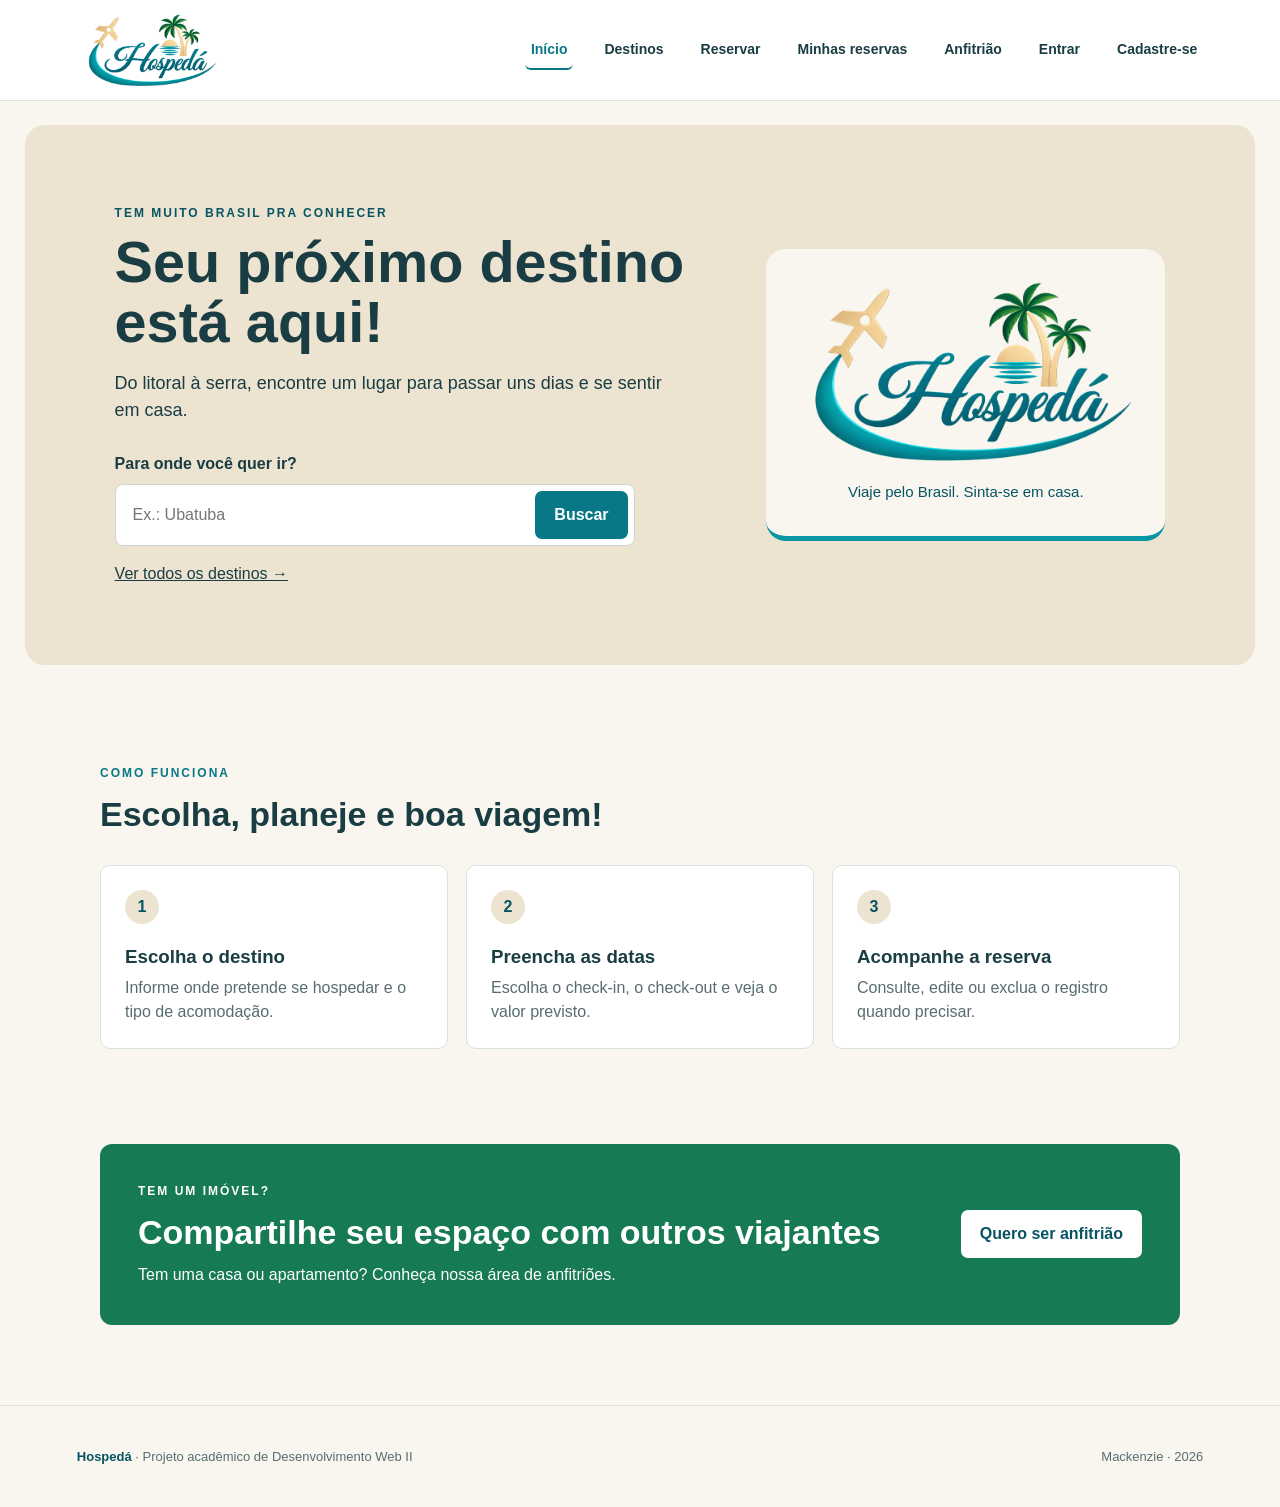
==== commit 8dfae879: "remove main, hover maior, console.log" ====
--- a/index.html
+++ b/index.html
@@ -26,7 +26,7 @@
     <section class="banner">
       <div class="texto-banner">
         <p class="destaque">TEM MUITO BRASIL PRA CONHECER</p>
-        <h1>Seu próximo canto está aqui.</h1>
+        <h1>Seu próximo destino está aqui!</h1>
         <p>Do litoral à serra, encontre um lugar para passar uns dias e se sentir em casa.</p>
         <form action="destinos.html" method="get" class="busca-destino">
           <label for="destino-busca">Para onde você quer ir?</label>
@@ -80,7 +80,7 @@
     </p>
     <p>Mackenzie · 2026</p>
   </footer>
-  <script type="module" src="js/conta.js"></script>
+  <script src="js/conta.js"></script>
 </body>
 
-</html>+</html>
--- a/css/style.css
+++ b/css/style.css
@@ -71,17 +71,27 @@
 
 nav {
   display: flex;
+  flex-wrap: wrap;
+  justify-content: flex-end;
   gap: 25px;
   font-size: 14px;
   font-weight: bold;
 }
 
 nav a {
-  padding: 8px 0;
+  padding: 8px 6px;
   border-bottom: 2px solid transparent;
-}
-
-nav a:hover,
+  border-radius: 6px;
+  transition: 0.2s;
+}
+
+nav a.menu-hover {
+  color: white;
+  border-color: var(--turquesa);
+  background: var(--turquesa);
+  transform: scale(1.08);
+}
+
 nav .selecionado {
   color: var(--turquesa);
   border-color: var(--turquesa);
@@ -352,16 +362,33 @@
 
 @media (max-width: 760px) {
   header {
-    align-items: flex-start;
+    align-items: center;
     flex-direction: column;
-    gap: 8px;
+    gap: 12px;
+    padding: 14px 18px;
   }
 
   nav {
     width: 100%;
-    gap: 16px;
-    overflow-x: auto;
-    white-space: nowrap;
+    display: grid;
+    grid-template-columns: 1fr 1fr;
+    gap: 8px;
+    font-size: 13px;
+  }
+
+  nav a {
+    padding: 9px 8px;
+    text-align: center;
+    border: 1px solid var(--borda);
+    border-radius: 6px;
+    background: white;
+  }
+
+  nav a.menu-hover,
+  nav .selecionado {
+    background: var(--turquesa);
+    color: white;
+    border-color: var(--turquesa);
   }
 
   .logo img {
@@ -385,3 +412,9 @@
     flex-direction: column;
   }
 }
+
+@media (max-width: 360px) {
+  nav {
+    grid-template-columns: 1fr;
+  }
+}
--- a/css/home.css
+++ b/css/home.css
@@ -32,6 +32,37 @@
   font-size: 18px;
 }
 
+.busca-destino {
+  max-width: 520px;
+  margin-top: 26px;
+}
+
+.busca-destino label {
+  display: block;
+  margin-bottom: 8px;
+  font-weight: bold;
+}
+
+.busca-destino div {
+  display: flex;
+  padding: 6px;
+  border: 1px solid #cdd5d1;
+  border-radius: 8px;
+  background: white;
+}
+
+.busca-destino input {
+  flex: 1;
+  min-width: 0;
+  padding: 11px;
+  border: 0;
+  outline: 0;
+}
+
+.busca-destino button {
+  flex-shrink: 0;
+}
+
 .ver-destinos {
   display: inline-block;
   margin-top: 16px;
@@ -154,6 +185,15 @@
     align-self: center;
   }
 
+  .busca-destino div {
+    display: block;
+  }
+
+  .busca-destino button {
+    width: 100%;
+    margin-top: 6px;
+  }
+
   .passos {
     grid-template-columns: 1fr;
   }
